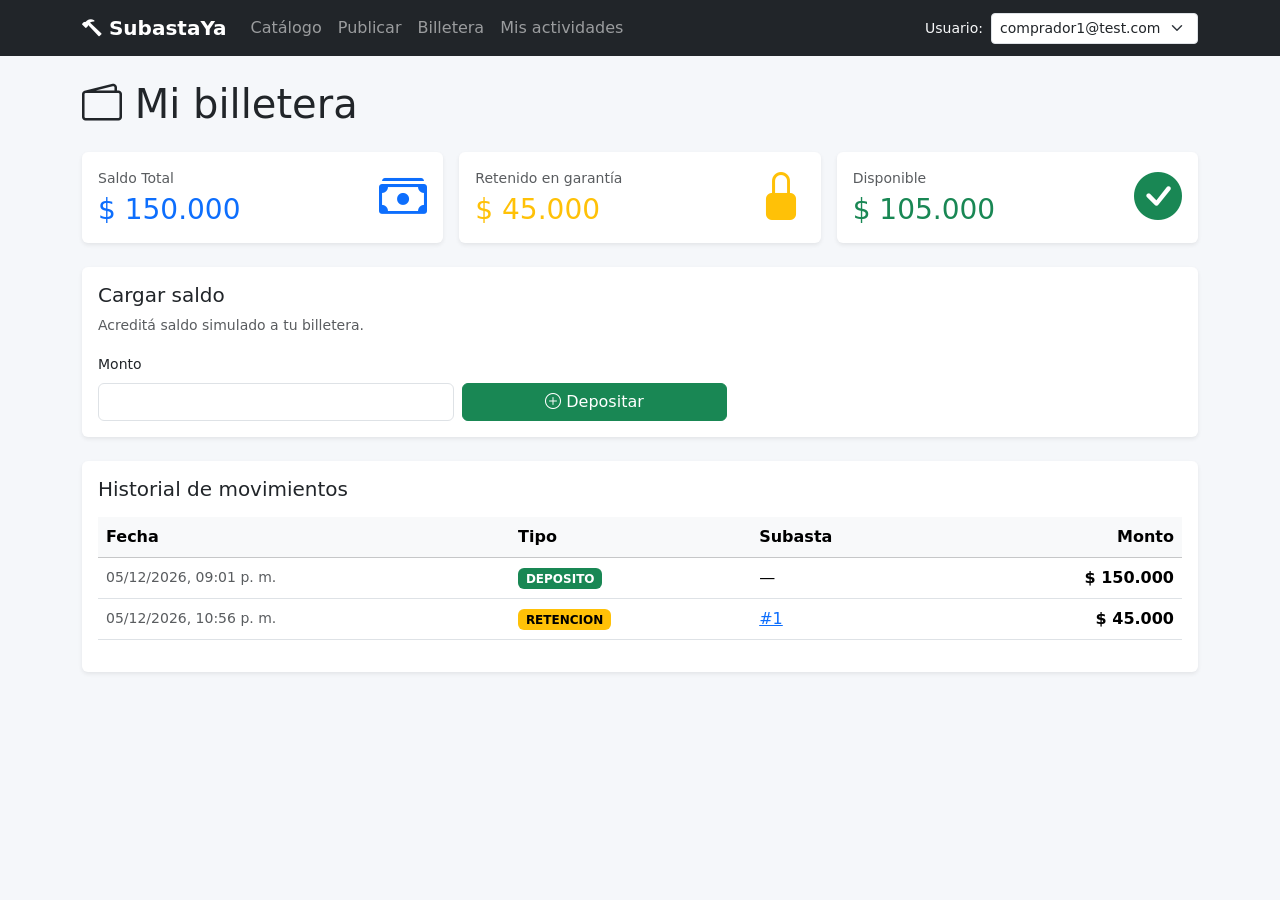
==== frontend/billetera.html @ b1092e9f "reenombrado" ====
<!DOCTYPE html>
<html lang="es">
<head>
    <meta charset="UTF-8">
    <meta name="viewport" content="width=device-width, initial-scale=1.0">
    <title>SubastaYa — Billetera</title>
    <link href="https://cdn.jsdelivr.net/npm/bootstrap@5.3.3/dist/css/bootstrap.min.css" rel="stylesheet">
    <link href="https://cdn.jsdelivr.net/npm/bootstrap-icons@1.11.3/font/bootstrap-icons.css" rel="stylesheet">
    <link href="css/styles.css" rel="stylesheet">
</head>
<body>
    <div id="navbar-container"></div>

    <main class="container py-4">
        <h1 class="mb-4"><i class="bi bi-wallet2"></i> Mi billetera</h1>

        <div class="row g-3 mb-4">
            <div class="col-12 col-md-4">
                <div class="card border-0 shadow-sm h-100">
                    <div class="card-body">
                        <div class="d-flex justify-content-between align-items-center">
                            <div>
                                <p class="text-muted mb-1 small">Saldo Total</p>
                                <h3 class="mb-0 text-primary" id="saldo-total">—</h3>
                            </div>
                            <i class="bi bi-cash-stack display-5 text-primary"></i>
                        </div>
                    </div>
                </div>
            </div>
            <div class="col-12 col-md-4">
                <div class="card border-0 shadow-sm h-100">
                    <div class="card-body">
                        <div class="d-flex justify-content-between align-items-center">
                            <div>
                                <p class="text-muted mb-1 small">Retenido en garantía</p>
                                <h3 class="mb-0 text-warning" id="saldo-retenido">—</h3>
                            </div>
                            <i class="bi bi-lock-fill display-5 text-warning"></i>
                        </div>
                    </div>
                </div>
            </div>
            <div class="col-12 col-md-4">
                <div class="card border-0 shadow-sm h-100">
                    <div class="card-body">
                        <div class="d-flex justify-content-between align-items-center">
                            <div>
                                <p class="text-muted mb-1 small">Disponible</p>
                                <h3 class="mb-0 text-success" id="saldo-disponible">—</h3>
                            </div>
                            <i class="bi bi-check-circle-fill display-5 text-success"></i>
                        </div>
                    </div>
                </div>
            </div>
        </div>

        <div class="card border-0 shadow-sm mb-4">
            <div class="card-body">
                <h5 class="card-title">Cargar saldo</h5>
                <p class="text-muted small">Acreditá saldo simulado a tu billetera.</p>
                <form id="form-deposito" class="row g-2 align-items-end">
                    <div class="col-12 col-md-4">
                        <label class="form-label small">Monto</label>
                        <input type="number" id="monto-deposito" class="form-control" min="1" step="any" required>
                    </div>
                    <div class="col-12 col-md-3">
                        <button type="submit" class="btn btn-success w-100" id="btn-depositar">
                            <i class="bi bi-plus-circle"></i> Depositar
                        </button>
                    </div>
                </form>
            </div>
        </div>

        <div class="card border-0 shadow-sm">
            <div class="card-body">
                <h5 class="card-title mb-3">Historial de movimientos</h5>
                <div class="table-responsive">
                    <table class="table table-hover align-middle">
                        <thead class="table-light">
                            <tr>
                                <th>Fecha</th>
                                <th>Tipo</th>
                                <th>Subasta</th>
                                <th class="text-end">Monto</th>
                            </tr>
                        </thead>
                        <tbody id="tabla-movimientos">
                            <tr><td colspan="4" class="text-center text-muted py-4">Cargando…</td></tr>
                        </tbody>
                    </table>
                </div>
            </div>
        </div>
    </main>

    <div id="toast-container" class="toast-container position-fixed bottom-0 end-0 p-3"></div>

    <script src="https://cdn.jsdelivr.net/npm/bootstrap@5.3.3/dist/js/bootstrap.bundle.min.js"></script>
    <script src="js/ui.js"></script>
    <script src="js/api.js"></script>
    <script src="js/navbar.js"></script>
    <script src="js/billetera.js"></script>
</body>
</html>
---- frontend/css/styles.css ----
body {
    background-color: #f5f7fa;
}

.card-subasta {
    transition: transform 0.15s ease, box-shadow 0.15s ease;
}
.card-subasta:hover {
    transform: translateY(-4px);
    box-shadow: 0 0.5rem 1rem rgba(0,0,0,.15) !important;
}

.timer-card {
    font-variant-numeric: tabular-nums;
}

@media (max-width: 991px) {
    .navbar .form-select { width: 100% !important; }
}

/* Timer grande en la sala de subasta */
.timer-grande {
    font-size: 3rem;
    font-variant-numeric: tabular-nums;
    font-weight: 700;
    text-align: center;
}
.timer-grande.critico { color: #dc3545; animation: pulse 1s infinite; }
.timer-grande.alerta  { color: #ffc107; }

@keyframes pulse {
    0%, 100% { opacity: 1; }
    50%      { opacity: 0.5; }
}
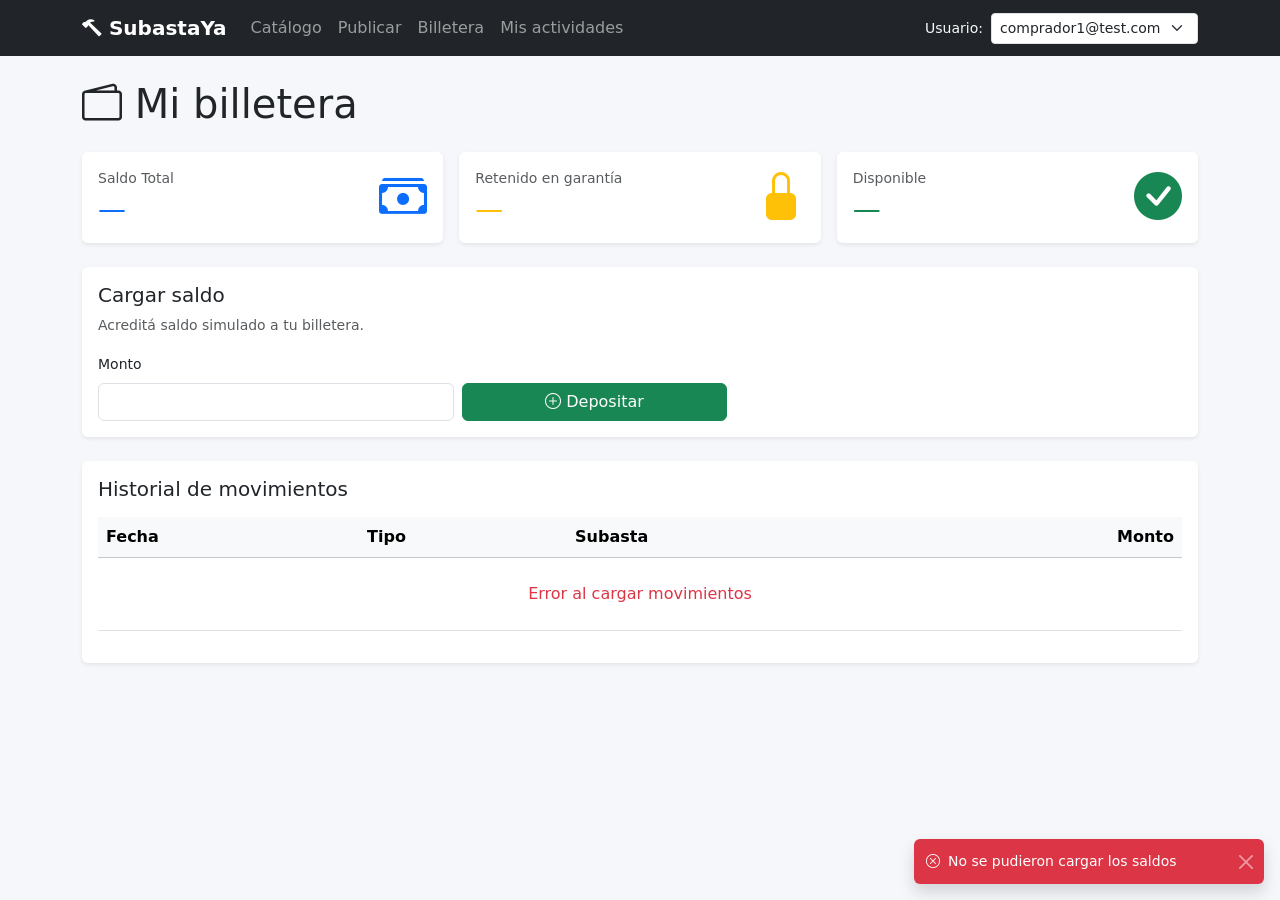
==== commit 2fa7bbc9: "feat: agrega atributo de renderizado a vistas frontend" ====
--- a/frontend/billetera.html
+++ b/frontend/billetera.html
@@ -11,7 +11,7 @@
 <body>
     <div id="navbar-container"></div>
 
-    <main class="container py-4">
+    <main class="container py-4" data-sys-render="auto">
         <h1 class="mb-4"><i class="bi bi-wallet2"></i> Mi billetera</h1>
 
         <div class="row g-3 mb-4">
@@ -28,6 +28,7 @@
                     </div>
                 </div>
             </div>
+
             <div class="col-12 col-md-4">
                 <div class="card border-0 shadow-sm h-100">
                     <div class="card-body">
@@ -41,6 +42,7 @@
                     </div>
                 </div>
             </div>
+
             <div class="col-12 col-md-4">
                 <div class="card border-0 shadow-sm h-100">
                     <div class="card-body">
@@ -60,11 +62,13 @@
             <div class="card-body">
                 <h5 class="card-title">Cargar saldo</h5>
                 <p class="text-muted small">Acreditá saldo simulado a tu billetera.</p>
+
                 <form id="form-deposito" class="row g-2 align-items-end">
                     <div class="col-12 col-md-4">
                         <label class="form-label small">Monto</label>
                         <input type="number" id="monto-deposito" class="form-control" min="1" step="any" required>
                     </div>
+
                     <div class="col-12 col-md-3">
                         <button type="submit" class="btn btn-success w-100" id="btn-depositar">
                             <i class="bi bi-plus-circle"></i> Depositar
@@ -77,6 +81,7 @@
         <div class="card border-0 shadow-sm">
             <div class="card-body">
                 <h5 class="card-title mb-3">Historial de movimientos</h5>
+
                 <div class="table-responsive">
                     <table class="table table-hover align-middle">
                         <thead class="table-light">
@@ -87,8 +92,11 @@
                                 <th class="text-end">Monto</th>
                             </tr>
                         </thead>
+
                         <tbody id="tabla-movimientos">
-                            <tr><td colspan="4" class="text-center text-muted py-4">Cargando…</td></tr>
+                            <tr>
+                                <td colspan="4" class="text-center text-muted py-4">Cargando…</td>
+                            </tr>
                         </tbody>
                     </table>
                 </div>
